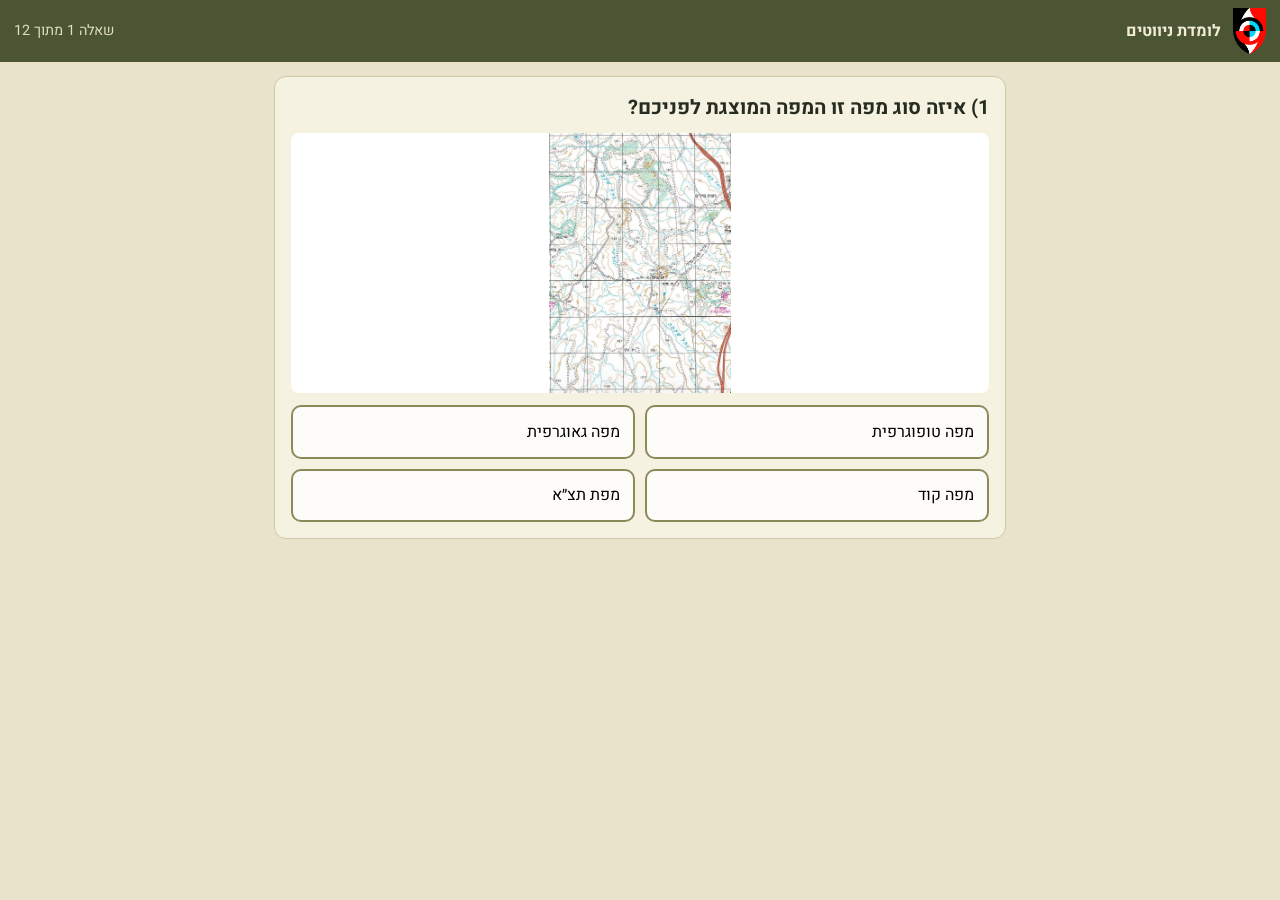
==== practicePages.html @ 99466c5d "Update practicePages.html" ====
<!DOCTYPE html>
<html lang="he" dir="rtl">
<head>
<meta charset="utf-8">
<meta name="viewport" content="width=device-width,initial-scale=1">
<title>לומדת ניווטים – תרגול</title>
<link rel="stylesheet" href="https://fonts.googleapis.com/css2?family=Heebo:wght@400;700;800&display=swap">
<link rel="stylesheet" href="style.css">
</head>
<body>
<header class="top"><img src="media/logo.png" alt="לוגו הבסיס"><b>לומדת ניווטים</b><span id="prog"></span></header>
<main class="wrap">

  <section id="quiz" class="card">
    <h2 id="qText"></h2>
    <div id="qImg"></div>
    <div id="opts" class="opts"></div>
    <div id="fb" class="fb hidden"></div>
    <button id="qNext" class="btn hidden">המשך</button>
  </section>

  <section id="practice" class="hidden">
    <div class="card">
      <h2>תרגול: מה הזווית מנקודה A לנקודה B?</h2>
      <p id="step"></p>
    </div>
    <svg id="map" viewBox="0 0 600 600" aria-label="מפת תרגול"></svg>
    <div class="card row">
      <label>הזווית (במעלות): <input id="ans" type="number" min="0" max="360" inputmode="numeric"></label>
      <button id="check" class="btn">בדיקה</button>
      <label class="small"><input id="live" type="checkbox"> הצג לי את הקריאה</label>
      <b id="hintOut"></b>
    </div>
    <div id="pfb" class="fb hidden"></div>
    <button id="pNext" class="btn hidden">הסיבוב הבא</button>
  </section>

  <section id="end" class="card hidden">
    <h2>סיימתם!</h2>
    <p id="summary"></p>
    <a class="btn" href="openPage.html">חזרה להתחלה</a>
  </section>

</main>
<script src="code.js"></script>
</body>
</html>
---- style.css ----
:root{--olive:#4b5534;--sand:#e9e3cc;--ink:#262c1f;--khaki:#8c8a5a;--brick:#a8442f;--sky:#6fa3ad;--card:#f6f2e2}
*{box-sizing:border-box}
body{margin:0;font-family:Heebo,Arial,sans-serif;background:var(--sand);color:var(--ink);line-height:1.5}
:focus-visible{outline:3px solid var(--sky);outline-offset:2px}
.hidden{display:none!important}

/* כותרת עליונה + לוגו */
.top{display:flex;align-items:center;gap:12px;padding:8px 14px;background:var(--olive);color:#f1ecd6;position:sticky;top:0;z-index:5}
.top img{height:46px;width:auto}
.top span{margin-inline-start:auto;font-size:.9rem;opacity:.9}

/* דף פתיחה */
body.open .top{position:absolute;inset-inline:0;background:none}
.hero{min-height:100vh;min-height:100svh;display:flex;flex-direction:column;justify-content:center;align-items:flex-start;gap:18px;padding:90px 8vw 60px;color:#f1ecd6;
  background:linear-gradient(rgba(30,36,24,.25),rgba(30,36,24,.72)),url(media/background2.jpg) center/cover no-repeat,#4b5534}
.hero h1{margin:0;font-size:clamp(2.6rem,9vw,5rem);font-weight:800;line-height:1.05}
.hero p{margin:0;max-width:30rem;font-size:1.15rem}

.btn{background:var(--brick);color:#fff;padding:.7rem 1.8rem;border:0;border-radius:10px;font:inherit;font-weight:700;cursor:pointer;text-decoration:none;display:inline-block}
.btn:hover{filter:brightness(1.08)}

.wrap{max-width:760px;margin:0 auto;padding:14px}
.card{background:var(--card);border:1px solid #cfc7a6;border-radius:12px;padding:16px;margin-bottom:14px}
h2{margin:0 0 10px;font-size:1.25rem}
.row{display:flex;gap:12px;flex-wrap:wrap;align-items:center}
.small{font-size:.9rem}

/* שאלות */
#qImg svg,#qImg img{width:100%;max-height:260px;border-radius:8px;display:block;margin-bottom:12px}
.opts{display:grid;grid-template-columns:1fr 1fr;gap:10px}
.opt{padding:.8rem;border:2px solid var(--khaki);background:#fffc;border-radius:10px;font:inherit;cursor:pointer;text-align:start}
.opt:disabled{cursor:default}
.opt.ok{background:#cfe0b4;border-color:#5d7a2f}
.opt.no{background:#efc9bf;border-color:var(--brick)}
.fb{margin:12px 0;padding:12px;border-radius:10px;background:#fff;border-inline-start:6px solid var(--khaki)}
.fb.good{border-color:#5d7a2f}.fb.bad{border-color:var(--brick)}

/* מפת תרגול */
#map{width:100%;max-height:72vh;touch-action:none;border-radius:10px;border:2px solid var(--olive);background:#ddd6b3;display:block;margin-bottom:14px;user-select:none}
input[type=number]{width:5.5rem;font:inherit;padding:.45rem;border-radius:8px;border:2px solid var(--khaki)}

@media(max-width:520px){.opts{grid-template-columns:1fr}.hero{padding-inline:6vw}}

/* ---------- אנימציות דף הפתיחה ---------- */
.hero{position:relative;overflow:hidden}
.hero>*:not(.route):not(.compass){position:relative;z-index:2}
@keyframes rise{from{opacity:0;transform:translateY(28px)}to{opacity:1;transform:none}}

.kicker{margin:0 0 -4px;font-size:clamp(1.9rem,6vw,2.8rem);font-weight:700;color:#e0c98a;animation:rise .8s .2s both}
.hero h1 span{display:inline-block;animation:rise .9s both}
.hero h1 span:nth-child(1){animation-delay:.5s}
.hero h1 span:nth-child(2){animation-delay:.8s}
.lead{animation:rise .9s 1.2s both}
.hero .btn{animation:rise .9s 1.6s both}

/* מצפן */
.compass{position:absolute;z-index:1;width:clamp(110px,16vw,190px);inset-inline-end:8vw;top:9vh;animation:rise 1s 1s both}
.needle{animation:spin 4.5s 1.2s cubic-bezier(.2,.8,.2,1) both;transform-origin:0 0}
@keyframes spin{0%{transform:rotate(0)}70%{transform:rotate(430deg)}82%{transform:rotate(398deg)}92%{transform:rotate(412deg)}100%{transform:rotate(408deg)}}

/* מסלול מ-A ל-B */
.route{position:absolute;z-index:1;inset-inline:0;bottom:12vh;bottom:12svh;width:100%;height:36%;pointer-events:none}
#rt{stroke-dashoffset:100;animation:draw 3.5s 2s ease-out forwards}
@keyframes draw{to{stroke-dashoffset:0}}
.pin{opacity:0;animation:rise .6s both}
.pin circle{fill:#c4553d;stroke:#f6f2e2;stroke-width:2}
.pin text{fill:#f6f2e2;font-size:26px;font-weight:800}
.pin.a{animation-delay:2s}.pin.b{animation-delay:5.4s}
.walker{fill:#f6f2e2;opacity:0;offset-path:path("M120 340 C300 240 420 360 600 260 S900 180 1080 90");animation:walk 9s 6s linear infinite}
@keyframes walk{0%{offset-distance:0;opacity:0}8%{opacity:1}92%{opacity:1}100%{offset-distance:100%;opacity:0}}

@media(max-width:900px){.hero{justify-content:flex-start;padding-top:200px;padding-bottom:40px}}
@media(max-width:600px){.compass{top:66px;inset-inline-end:5vw;width:100px}.route{bottom:20vh;bottom:20svh;height:24%}}
@media(prefers-reduced-motion:reduce){.hero,.hero *{animation-duration:.01s!important;animation-delay:0s!important;animation-iteration-count:1!important}#rt{stroke-dashoffset:0}}

/* קרדיט */
.credit{text-align:center;font-size:.85rem;padding:14px;color:var(--olive);opacity:.85}
.credit.open{position:absolute;inset-inline:0;bottom:0;z-index:3;color:#f1ecd6}


/* ---------- הוסיפו לסוף style.css ---------- */
.fb{white-space:pre-line}
.q-img img{width:100%;max-height:320px;object-fit:contain;border-radius:8px;display:block;margin-bottom:12px;background:#fff}
.ph{border:2px dashed var(--khaki);border-radius:8px;padding:34px 12px;text-align:center;color:var(--olive);background:#fffa;margin-bottom:12px;font-size:.9rem;direction:ltr}
.ph.small{padding:16px 6px;margin:0;font-size:.75rem}

/* התאמה עם קווים */
.m-wrap{display:block}
.match{position:relative;display:grid;grid-template-columns:1fr 1fr;column-gap:72px;margin-bottom:6px}
.mcol{display:flex;flex-direction:column;gap:10px;justify-content:center}
.mlines{position:absolute;inset:0;pointer-events:none;z-index:2;overflow:visible}
.mitem{padding:.7rem;border:2px solid var(--khaki);background:#fffc;border-radius:10px;font:inherit;cursor:pointer;text-align:center;min-height:48px;display:flex;align-items:center;justify-content:center}
.mitem img{width:100%;max-height:90px;object-fit:contain;display:block;margin:0}
.mitem .q-img{width:100%}
.mitem.sel{border-color:var(--sky);box-shadow:0 0 0 3px #6fa3ad66}
.mitem.linked{background:#fff;border-color:var(--olive)}
.mitem.ok{background:#cfe0b4;border-color:#5d7a2f}
.mitem.no{background:#efc9bf;border-color:var(--brick)}
#qCheck:disabled{opacity:.5;cursor:default}

/* יתרון / חסרון */
.srow{display:flex;align-items:center;gap:8px;margin-bottom:8px;flex-wrap:wrap}
.stext{flex:1 1 12rem}
.sbtn{padding:.4rem .9rem}
.opt.picked{border-color:var(--olive);background:#e4dfc0}
.opt.picked.ok{background:#cfe0b4}
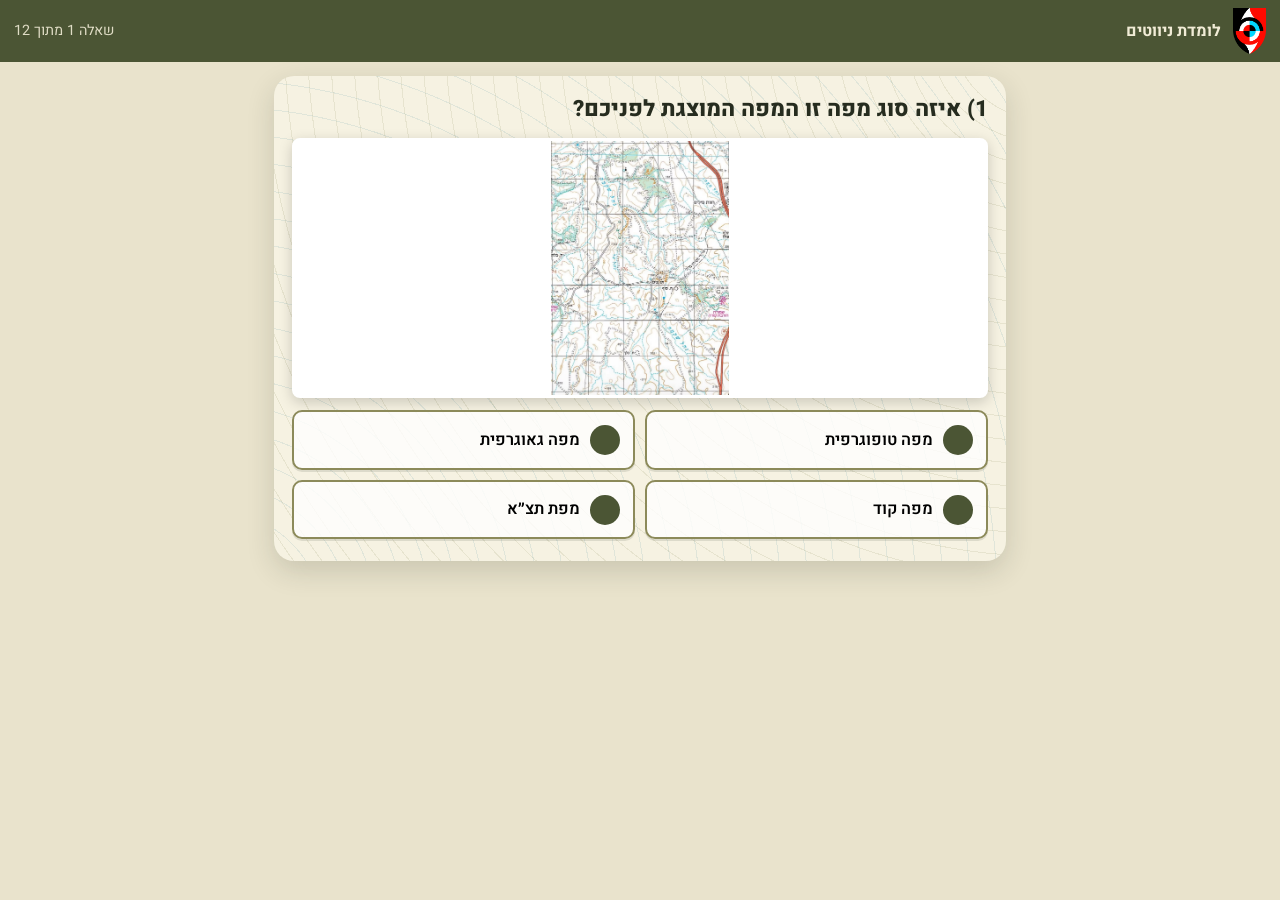
==== commit 2e4cacc0: "Update practicePages.html" ====
--- a/practicePages.html
+++ b/practicePages.html
@@ -43,5 +43,6 @@
 
 </main>
 <script src="code.js"></script>
+<script src="fx.js"></script>
 </body>
 </html>
--- a/style.css
+++ b/style.css
@@ -104,3 +104,96 @@
 .sbtn{padding:.4rem .9rem}
 .opt.picked{border-color:var(--olive);background:#e4dfc0}
 .opt.picked.ok{background:#cfe0b4}
+
+/* ---------- הוסיפו לסוף style.css: שאלה 12 (טבלה + מחסן מילים) ---------- */
+.sorttbl{width:100%;border-collapse:separate;border-spacing:10px 0;table-layout:fixed;margin-bottom:12px}
+.sorttbl th{background:var(--olive);color:#f1ecd6;padding:8px;border-radius:10px 10px 0 0;font-size:1.05rem}
+.sorttbl td.drop{height:190px;vertical-align:top;padding:8px;border:2px solid var(--khaki);border-top:0;border-radius:0 0 10px 10px;background:#fffc;cursor:pointer}
+.sorttbl td.drop.armed{border-color:var(--sky);box-shadow:0 0 0 3px #6fa3ad66}
+.bankwrap{margin-top:6px}
+.banktitle{font-weight:700;margin-bottom:6px}
+.bank{display:flex;flex-wrap:wrap;gap:8px;min-height:60px;padding:10px;border:2px dashed var(--khaki);border-radius:10px;background:#fff8}
+.chip{padding:.5rem .8rem;border:2px solid var(--khaki);background:#fff;border-radius:999px;font:inherit;cursor:grab;text-align:center}
+.sorttbl .chip{display:block;width:100%;margin-bottom:8px;border-radius:10px}
+.chip.sel{border-color:var(--sky);box-shadow:0 0 0 3px #6fa3ad66}
+.chip.ok{background:#cfe0b4;border-color:#5d7a2f;cursor:default}
+.chip.no{background:#efc9bf;border-color:var(--brick);cursor:default}
+
+
+/* ===== עיצוב חדש לשאלות – הוסיפו לסוף style.css ===== */
+body{overflow-x:hidden}
+
+#quiz{position:relative;padding:18px 18px 22px;border:0;border-radius:20px;box-shadow:0 10px 28px rgba(38,44,31,.16);
+  background-color:var(--card);
+  background-image:
+    repeating-radial-gradient(circle at 105% -10%,transparent 0 22px,rgba(140,138,90,.14) 22px 23px),
+    repeating-radial-gradient(circle at -8% 112%,transparent 0 26px,rgba(111,163,173,.16) 26px 27px)}
+#quiz.enter{animation:cardIn .45s ease both}
+@keyframes cardIn{from{opacity:0;transform:translateY(14px) scale(.985)}to{opacity:1;transform:none}}
+
+/* שורת מצב */
+.hud{display:flex;flex-direction:column;gap:10px;margin-bottom:16px}
+.steps{display:flex;gap:5px}
+.steps span{flex:1;height:8px;border-radius:99px;background:rgba(140,138,90,.28);transition:background .3s,transform .3s}
+.steps span.cur{background:var(--sky);transform:scaleY(1.5);animation:pulse 1.4s infinite}
+.steps span.ok{background:#5d7a2f;animation:none}
+.steps span.no{background:var(--brick);animation:none}
+@keyframes pulse{50%{opacity:.55}}
+.stats{display:flex;gap:8px;align-items:center}
+.stat{background:var(--olive);color:#f1ecd6;border-radius:99px;padding:.15rem .85rem;font-weight:700;font-size:.9rem}
+.stat.bump{animation:bump .5s}
+@keyframes bump{40%{transform:scale(1.3)}100%{transform:scale(1)}}
+.sndbtn{margin-inline-start:auto;border:0;background:rgba(255,255,255,.7);border-radius:99px;width:36px;height:36px;cursor:pointer;font-size:1rem}
+
+/* שאלה ותמונה */
+#qText{font-size:1.4rem;font-weight:800;line-height:1.35;margin-bottom:14px}
+#qImg .q-img img{border:3px solid #fff;box-shadow:0 4px 14px rgba(0,0,0,.18)}
+
+/* תשובות עם אות */
+.opts>.opt{display:flex;align-items:center;gap:10px;font-size:1.02rem;font-weight:600;transition:transform .15s,box-shadow .15s,border-color .15s,background .2s;box-shadow:0 2px 0 rgba(38,44,31,.12)}
+.opts>.opt::before{content:attr(data-letter);flex:none;width:30px;height:30px;border-radius:50%;background:var(--olive);color:#f1ecd6;display:grid;place-items:center;font-weight:800;transition:background .2s}
+.opts>.opt:not(:disabled):hover{transform:translateY(-3px);box-shadow:0 8px 16px rgba(38,44,31,.16);border-color:var(--olive)}
+.opts>.opt:not(:disabled):active{transform:scale(.97)}
+.opts>.opt.ok::before{content:'✓';background:#5d7a2f}
+.opts>.opt.no::before{content:'✗';background:var(--brick)}
+.opt.ok{animation:pop .5s}
+.opt.no{animation:shk .4s}
+.mitem.ok{animation:pop .5s}
+.chip.ok{animation:pop .5s}
+@keyframes pop{40%{transform:scale(1.06)}100%{transform:scale(1)}}
+@keyframes shk{20%{transform:translateX(-6px)}50%{transform:translateX(6px)}80%{transform:translateX(-3px)}}
+
+/* כניסה מדורגת */
+.opts>*,.mitem{animation:ent .45s both}
+.opts>*:nth-child(2){animation-delay:.07s}.opts>*:nth-child(3){animation-delay:.14s}.opts>*:nth-child(4){animation-delay:.21s}
+.mitem:nth-child(2){animation-delay:.05s}.mitem:nth-child(3){animation-delay:.1s}.mitem:nth-child(4){animation-delay:.15s}
+.mitem:nth-child(5){animation-delay:.2s}.mitem:nth-child(6){animation-delay:.25s}
+@keyframes ent{from{opacity:0;transform:translateY(16px)}to{opacity:1;transform:none}}
+.mitem{transition:transform .15s,box-shadow .15s,border-color .15s,background .2s}
+.mitem:not(:disabled):hover{transform:translateY(-2px);box-shadow:0 6px 14px rgba(38,44,31,.15)}
+
+/* משוב */
+.fb{font-weight:600;animation:fbIn .35s both}
+.fb.good{background:#eaf4d8}
+.fb.bad{background:#fbe9e4}
+@keyframes fbIn{from{opacity:0;transform:translateY(10px)}to{opacity:1;transform:none}}
+
+/* כפתורים */
+#qNext,#qCheck{font-size:1.05rem;padding:.8rem 2rem;box-shadow:0 4px 0 #7f3322;transition:transform .1s,box-shadow .1s}
+#qNext:active,#qCheck:active{transform:translateY(3px);box-shadow:0 1px 0 #7f3322}
+
+/* הודעה צפה וקונפטי */
+.toast{position:absolute;top:-16px;left:50%;transform:translateX(-50%);z-index:30;padding:.45rem 1.2rem;border-radius:99px;font-weight:800;color:#fff;
+  box-shadow:0 6px 18px rgba(0,0,0,.25);animation:toast 1.6s both;pointer-events:none;white-space:nowrap}
+.toast.good{background:#5d7a2f}
+.toast.bad{background:var(--brick)}
+@keyframes toast{0%{opacity:0;transform:translate(-50%,10px) scale(.7)}15%{opacity:1;transform:translate(-50%,0) scale(1.08)}25%{transform:translate(-50%,0) scale(1)}80%{opacity:1}100%{opacity:0;transform:translate(-50%,-14px)}}
+.cf{position:absolute;z-index:25;width:9px;height:14px;border-radius:2px;pointer-events:none;animation:cf 1.1s ease-out forwards}
+@keyframes cf{0%{transform:translate(0,0) rotate(0);opacity:1}35%{transform:translate(var(--dx),var(--dy)) rotate(calc(var(--rot)*.5))}100%{transform:translate(calc(var(--dx)*1.25),calc(var(--dy) + 340px)) rotate(var(--rot));opacity:0}}
+#quiz.glow{animation:glow .8s}
+@keyframes glow{0%{box-shadow:0 0 0 0 rgba(93,122,47,.6)}100%{box-shadow:0 0 0 24px rgba(93,122,47,0)}}
+#quiz.shake{animation:qshake .5s}
+@keyframes qshake{20%{transform:translateX(-8px)}40%{transform:translateX(8px)}60%{transform:translateX(-5px)}80%{transform:translateX(3px)}}
+
+@media(max-width:520px){#qText{font-size:1.2rem}}
+@media(prefers-reduced-motion:reduce){.cf,.toast,#quiz,.opts>*,.mitem,.fb,.opt,.steps span{animation:none!important}}
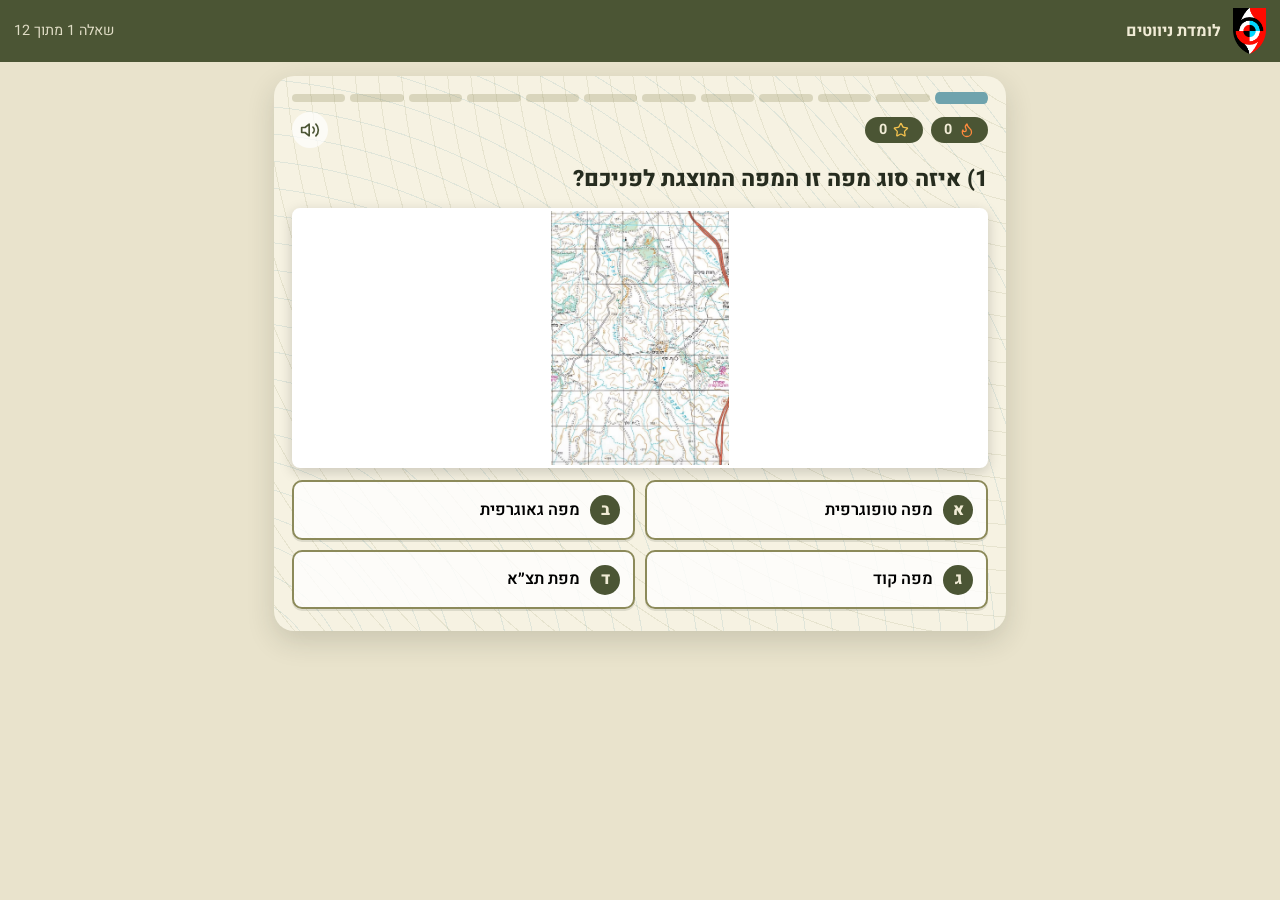
==== commit e3ffaf6d: "Update practicePages.html" ====
--- a/practicePages.html
+++ b/practicePages.html
@@ -43,6 +43,5 @@
 
 </main>
 <script src="code.js"></script>
-<script src="fx.js"></script>
 </body>
 </html>
--- a/style.css
+++ b/style.css
@@ -197,3 +197,19 @@
 
 @media(max-width:520px){#qText{font-size:1.2rem}}
 @media(prefers-reduced-motion:reduce){.cf,.toast,#quiz,.opts>*,.mitem,.fb,.opt,.steps span{animation:none!important}}
+
+/* ---------- הוסיפו לסוף style.css: שאלה 12 מותאמת לטלפון ----------
+   (אפשר למחוק את הבלוק הישן של .sorttbl מ-sort-table.css, הוא כבר לא בשימוש) */
+.sortwrap{display:flex;flex-direction:column;gap:12px}
+.sorthint{margin:0;font-size:.9rem;color:var(--olive)}
+.sortgrid{display:grid;grid-template-columns:1fr 1fr;gap:10px}
+.scol{display:flex;flex-direction:column;border-radius:12px;cursor:pointer;min-width:0}
+.scolh{background:var(--olive);color:#f1ecd6;padding:8px;border-radius:12px 12px 0 0;text-align:center;font-weight:800;font-size:1.05rem}
+.scol .drop{min-height:190px;padding:8px;border:2px solid var(--khaki);border-top:0;border-radius:0 0 12px 12px;background:#fffc;display:flex;flex-direction:column;gap:8px;transition:border-color .15s,box-shadow .15s}
+.scol .drop:empty::before{content:'לחצו כאן להנחת המילה';color:var(--khaki);font-size:.85rem;text-align:center;margin:auto;padding:8px}
+.scol.armed .drop{border-color:var(--sky);box-shadow:0 0 0 3px #6fa3ad66;background:#f2fafb}
+.scol.armed .scolh{background:var(--sky)}
+.sortgrid .chip{display:block;width:100%;border-radius:10px;font-size:.92rem;padding:.55rem .6rem;overflow-wrap:anywhere}
+.bankwrap{margin-top:0}
+.bank{min-height:64px}
+@media(max-width:600px){.bankwrap{order:-1}}
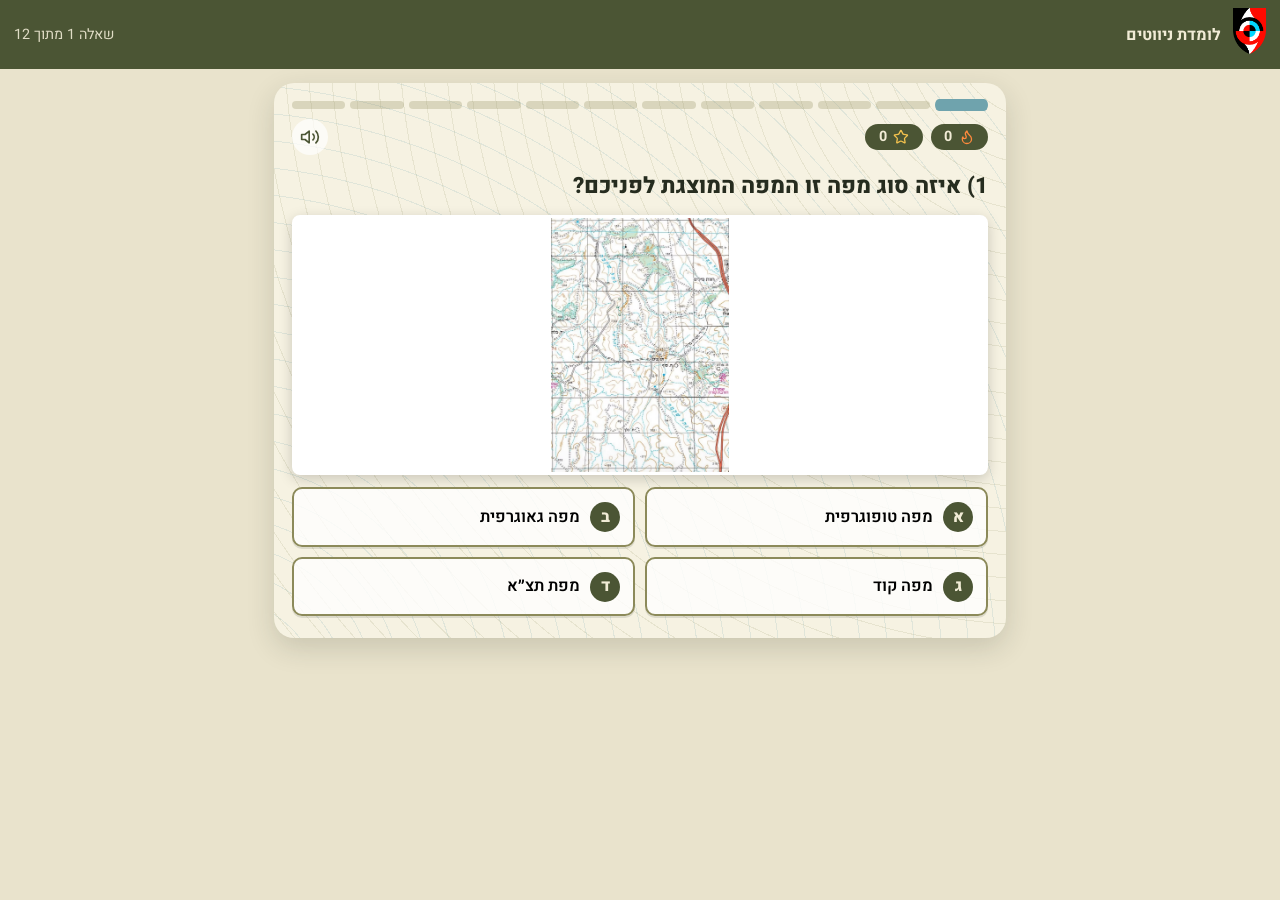
==== commit 9bf9176f: "Update practicePages.html" ====
--- a/practicePages.html
+++ b/practicePages.html
@@ -8,15 +8,21 @@
 <link rel="stylesheet" href="style.css">
 </head>
 <body>
-<header class="top"><img src="media/logo.png" alt="לוגו הבסיס"><b>לומדת ניווטים</b><span id="prog"></span></header>
-<main class="wrap">
+<header class="top">
+  <a href="index.html" class="logo-link" aria-label="חזרה לעמוד הפתיחה"><img src="media/logo.png" alt="לוגו שבטה"></a>
+  <b>לומדת ניווטים</b><span id="prog"></span>
+</header><main class="wrap">
 
   <section id="quiz" class="card">
     <h2 id="qText"></h2>
     <div id="qImg"></div>
     <div id="opts" class="opts"></div>
     <div id="fb" class="fb hidden"></div>
+    <div class="navrow">
+    <button id="qBack" class="btn ghost hidden">הקודמת</button>
+    <button id="qCheck" class="btn hidden">בדיקה</button>
     <button id="qNext" class="btn hidden">המשך</button>
+</div>
   </section>
 
   <section id="practice" class="hidden">
@@ -35,11 +41,20 @@
     <button id="pNext" class="btn hidden">הסיבוב הבא</button>
   </section>
 
-  <section id="end" class="card hidden">
-    <h2>סיימתם!</h2>
-    <p id="summary"></p>
-    <a class="btn" href="openPage.html">חזרה להתחלה</a>
-  </section>
+<section id="end" class="card end hidden">
+  <div id="endMedal" class="medal" role="button" tabindex="0" aria-label="חגיגה">🏅</div>
+  <h2 id="endTitle">סיימתם!</h2>
+  <p id="endSub" class="end-sub"></p>
+  <div class="ring">
+    <svg viewBox="0 0 120 120"><circle class="bg" cx="60" cy="60" r="52"/><circle id="ringFg" class="fg" cx="60" cy="60" r="52"/></svg>
+    <b><span id="ringNum">0</span>%</b>
+  </div>
+  <div id="endGrid" class="end-grid"></div>
+  <div class="end-actions">
+    <button id="again" class="btn ghost">נסו שוב</button>
+    <a class="btn" href="index.html">חזרה להתחלה</a>
+  </div>
+</section>
 
 </main>
 <script src="code.js"></script>
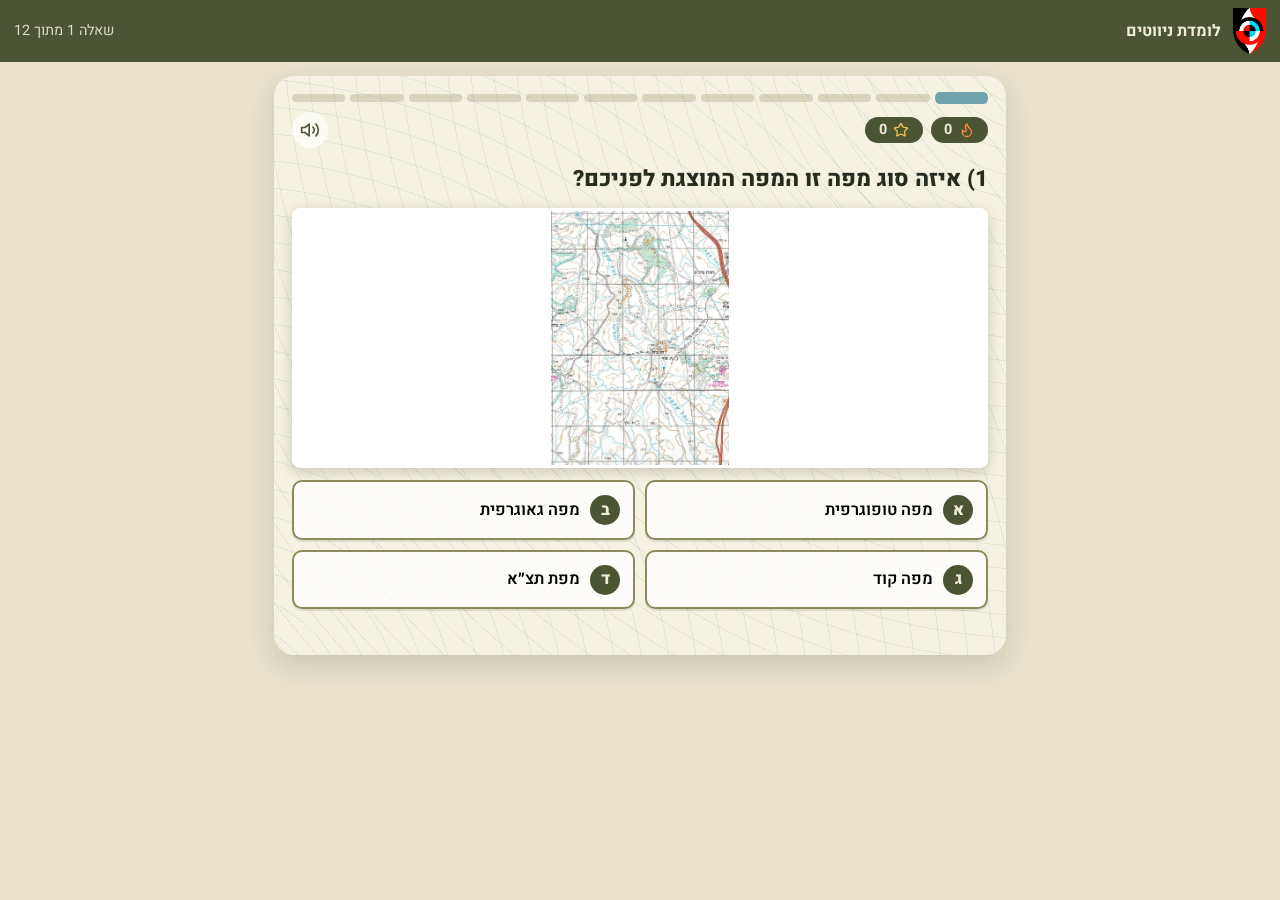
==== commit 1dd64287: "Update practicePages.html" ====
--- a/practicePages.html
+++ b/practicePages.html
@@ -5,13 +5,15 @@
 <meta name="viewport" content="width=device-width,initial-scale=1">
 <title>לומדת ניווטים – תרגול</title>
 <link rel="stylesheet" href="https://fonts.googleapis.com/css2?family=Heebo:wght@400;700;800&display=swap">
-<link rel="stylesheet" href="style.css">
+<link rel="stylesheet" href="style.css?v=3">
 </head>
 <body>
 <header class="top">
-  <a href="index.html" class="logo-link" aria-label="חזרה לעמוד הפתיחה"><img src="media/logo.png" alt="לוגו שבטה"></a>
+  <a href="openPage.html" class="logo-link" aria-label="חזרה לעמוד הפתיחה"><img src="media/logo.png" alt="לוגו שבטה"></a>
   <b>לומדת ניווטים</b><span id="prog"></span>
-</header><main class="wrap">
+</header>
+
+<main class="wrap">
 
   <section id="quiz" class="card">
     <h2 id="qText"></h2>
@@ -19,10 +21,10 @@
     <div id="opts" class="opts"></div>
     <div id="fb" class="fb hidden"></div>
     <div class="navrow">
-    <button id="qBack" class="btn ghost hidden">הקודמת</button>
-    <button id="qCheck" class="btn hidden">בדיקה</button>
-    <button id="qNext" class="btn hidden">המשך</button>
-</div>
+      <button id="qBack" class="btn hidden">הקודמת</button>
+      <button id="qCheck" class="btn hidden">בדיקה</button>
+      <button id="qNext" class="btn hidden">המשך</button>
+    </div>
   </section>
 
   <section id="practice" class="hidden">
@@ -41,22 +43,25 @@
     <button id="pNext" class="btn hidden">הסיבוב הבא</button>
   </section>
 
-<section id="end" class="card end hidden">
-  <div id="endMedal" class="medal" role="button" tabindex="0" aria-label="חגיגה">🏅</div>
-  <h2 id="endTitle">סיימתם!</h2>
-  <p id="endSub" class="end-sub"></p>
-  <div class="ring">
-    <svg viewBox="0 0 120 120"><circle class="bg" cx="60" cy="60" r="52"/><circle id="ringFg" class="fg" cx="60" cy="60" r="52"/></svg>
-    <b><span id="ringNum">0</span>%</b>
-  </div>
-  <div id="endGrid" class="end-grid"></div>
-  <div class="end-actions">
-    <button id="again" class="btn ghost">נסו שוב</button>
-    <a class="btn" href="index.html">חזרה להתחלה</a>
-  </div>
-</section>
+  <section id="end" class="card end hidden">
+    <div id="endMedal" class="medal" role="button" tabindex="0" aria-label="חגיגה"></div>
+    <h2 id="endTitle">סיימתם!</h2>
+    <p id="endSub" class="end-sub"></p>
+    <div class="ring">
+      <svg width="160" height="160" viewBox="0 0 120 120">
+        <circle class="bg" cx="60" cy="60" r="52" fill="none" stroke="rgba(0,0,0,.1)" stroke-width="10"/>
+        <circle id="ringFg" class="fg" cx="60" cy="60" r="52" fill="none" stroke="#4b5534" stroke-width="10" stroke-linecap="round" stroke-dasharray="327" stroke-dashoffset="327"/>
+      </svg>
+      <b><span id="ringNum">0</span>%</b>
+    </div>
+    <div id="endGrid" class="end-grid"></div>
+    <div class="end-actions">
+      <button id="again" class="btn ghost">נסו שוב</button>
+      <a class="btn" href="openPage.html">חזרה להתחלה</a>
+    </div>
+  </section>
 
 </main>
 <script src="code.js"></script>
 </body>
-</html>
+</html> 
--- a/style.css
+++ b/style.css
@@ -213,3 +213,58 @@
 .bankwrap{margin-top:0}
 .bank{min-height:64px}
 @media(max-width:600px){.bankwrap{order:-1}}
+
+
+.logo-link{display:inline-flex}
+.logo-link img{display:block}
+
+/* ---------- כפתורי ניווט בשאלות ---------- */
+.navrow{display:flex;gap:12px;align-items:center;margin-top:24px}
+#qBack,#qNext,#qCheck{
+  min-width:132px;padding:.8rem 1.6rem;font-size:1.05rem;text-align:center;border:0;
+}
+/* "הקודמת" – בצד ימין (תחילת השורה ב-RTL), בצבע זית */
+#qBack{background:var(--olive);color:#f1ecd6;box-shadow:0 4px 0 #2f3620}
+#qBack:active{transform:translateY(3px);box-shadow:0 1px 0 #2f3620}
+/* "בדיקה" / "המשך" – תמיד בצד שמאל, בצבע לבנה */
+#qNext,#qCheck{margin-inline-start:auto}
+
+.btn.ghost{background:transparent;color:var(--olive,#5d7a2f);border:2px solid currentColor}
+
+/* ---------- מסך סיום ---------- */
+.end{position:relative;text-align:center;overflow:hidden}
+.medal{width:96px;height:96px;margin:0 auto 6px;border-radius:50%;background:var(--olive);color:#e0c98a;
+  display:grid;place-items:center;cursor:pointer;user-select:none;
+  box-shadow:0 6px 16px rgba(38,44,31,.25);
+  animation:medalPop .8s cubic-bezier(.2,1.6,.4,1) both}
+.medal .ei{width:46px;height:46px;display:block}
+.medal.wiggle{animation:wiggle .6s ease}
+@keyframes medalPop{from{transform:scale(0) rotate(-40deg)}to{transform:scale(1) rotate(0)}}
+@keyframes wiggle{25%{transform:rotate(-14deg) scale(1.15)}60%{transform:rotate(12deg) scale(1.15)}100%{transform:none}}
+.end-sub{opacity:.8;margin:.2rem 0 0}
+
+.ring{position:relative;width:160px;height:160px;margin:14px auto}
+.ring svg{width:100%;height:100%;transform:rotate(-90deg);display:block}
+.ring .bg{fill:none;stroke:rgba(0,0,0,.1);stroke-width:10}
+.ring .fg{fill:none;stroke:var(--olive,#5d7a2f);stroke-width:10;stroke-linecap:round;
+  stroke-dasharray:327;stroke-dashoffset:327;transition:stroke-dashoffset 1.5s cubic-bezier(.2,.8,.2,1)}
+.ring b{position:absolute;inset:0;display:grid;place-items:center;font-size:2rem;direction:ltr}
+
+.end-grid{display:grid;grid-template-columns:repeat(2,1fr);gap:10px;margin:16px 0}
+.stat-card{background:rgba(255,255,255,.55);border-radius:14px;padding:14px 8px;
+  opacity:0;animation:endRise .5s ease forwards;animation-delay:var(--d,0s)}
+.stat-card .e{display:grid;place-items:center;margin-bottom:4px}
+.stat-card .ei{width:28px;height:28px;display:block}
+.stat-card .ei.clipboard{color:var(--olive)}
+.stat-card .ei.target{color:var(--brick)}
+.stat-card .ei.star{color:#c28a2c}
+.stat-card .ei.flame{color:#ff8a3d}
+.stat-card .v{font-size:1.5rem;font-weight:800;direction:ltr}
+.stat-card .l{font-size:.85rem;opacity:.75}
+@keyframes endRise{from{opacity:0;transform:translateY(14px)}to{opacity:1;transform:none}}
+
+.end-actions{display:flex;gap:10px;justify-content:center;flex-wrap:wrap}
+.ecf{position:absolute;width:9px;height:14px;border-radius:2px;pointer-events:none;
+  animation:ecf 1.3s ease-out forwards}
+@keyframes ecf{to{transform:translate(var(--dx),var(--dy)) rotate(var(--rot));opacity:0}}
+@media(prefers-reduced-motion:reduce){.medal,.stat-card,.ecf{animation:none!important;opacity:1}}
